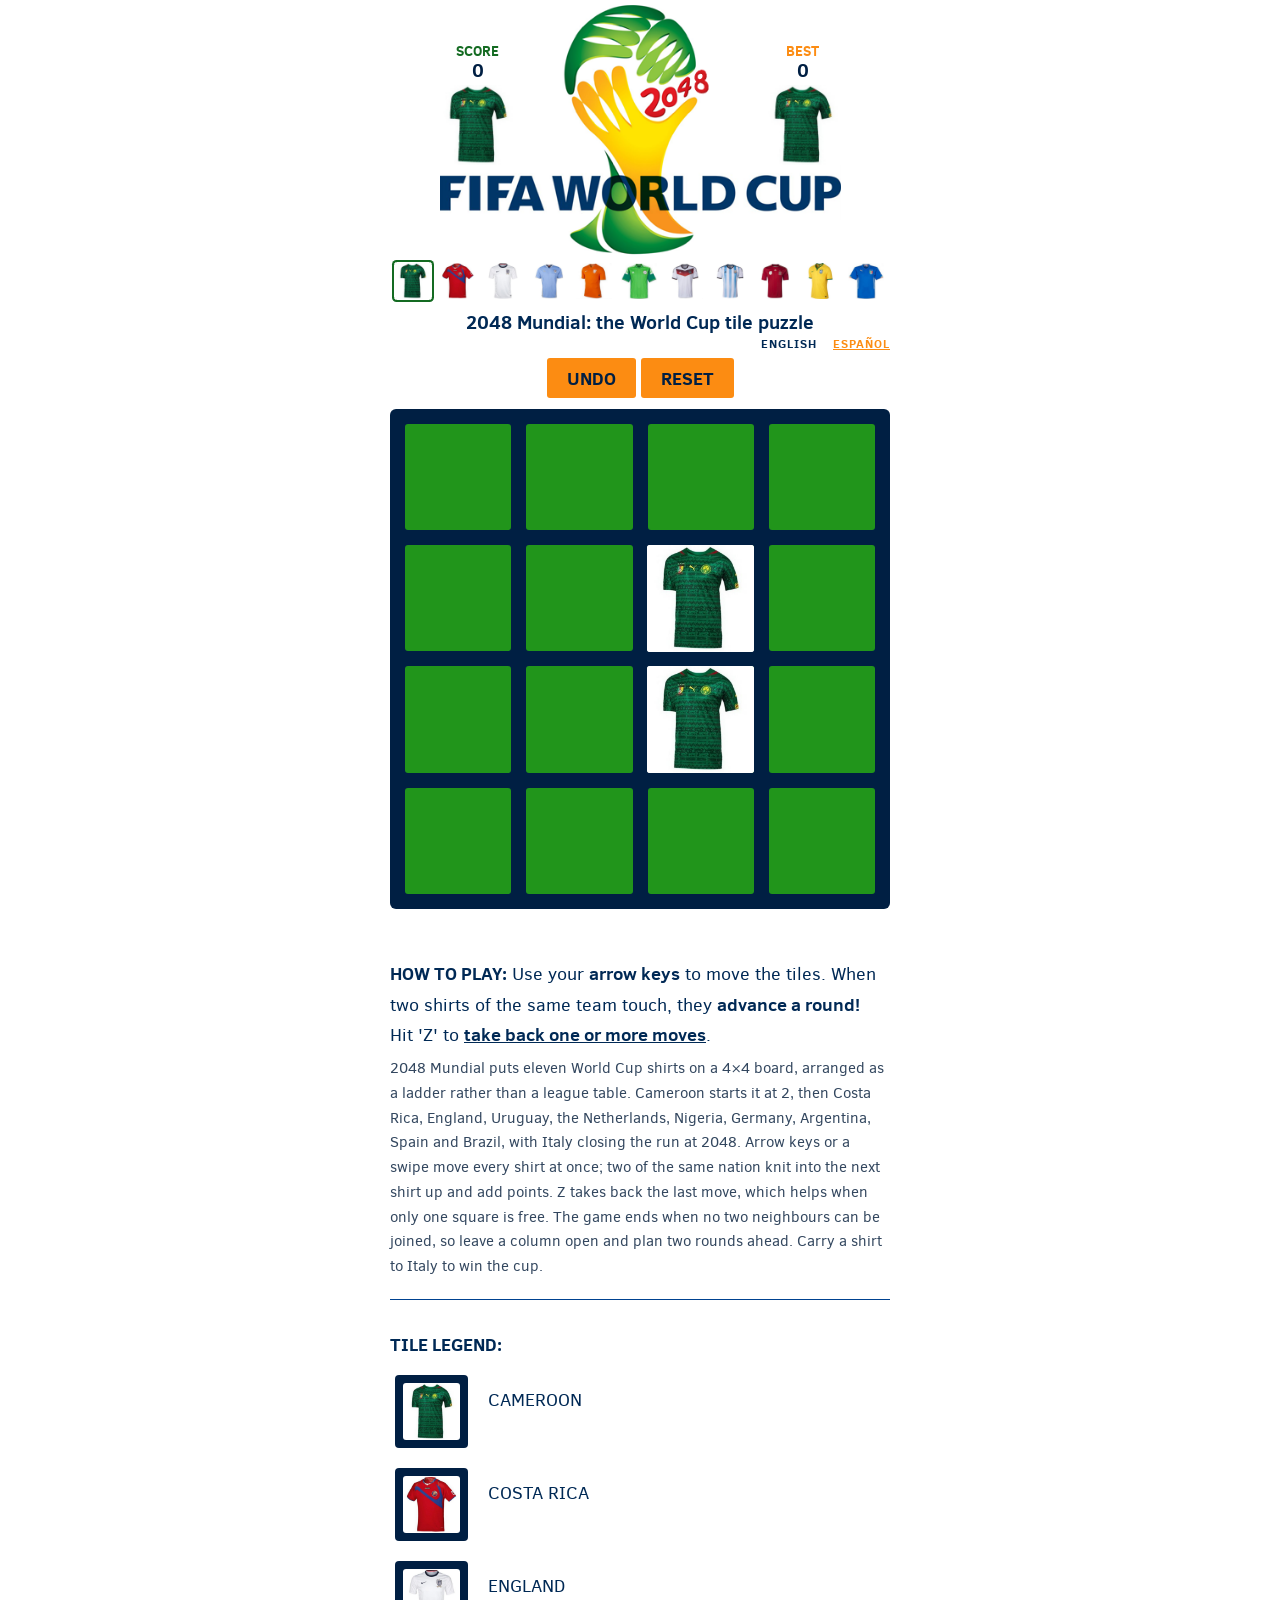
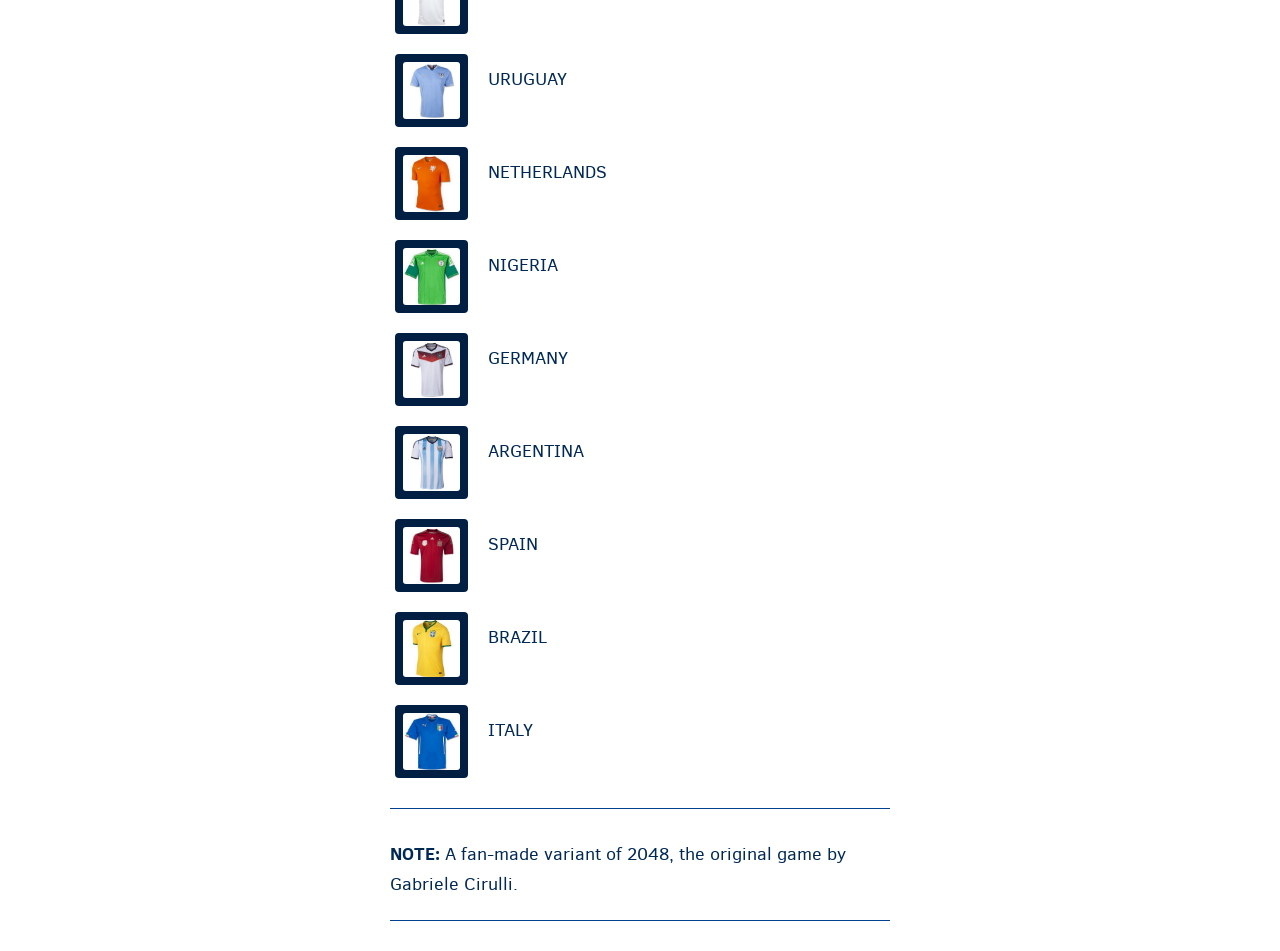
==== index.html @ 0ebd1470 "Bilingual site: English at the root, Spanish under /es/ Includes hreflang, canonical, Open Graph, JS" ====
<!DOCTYPE html>
<html lang="en">
<head>
  <meta charset="utf-8">
  <title>2048 Mundial — World Cup tile puzzle</title>
  <meta name="description" content="Play 2048 Mundial: slide national team shirts, merge two of the same country into the next one, and take a team all the way to the final tile.">

  <link rel="canonical" href="https://tile2048.github.io/2048-MUNDIAL/">
  <link rel="alternate" hreflang="en" href="https://tile2048.github.io/2048-MUNDIAL/">
  <link rel="alternate" hreflang="es" href="https://tile2048.github.io/2048-MUNDIAL/es/">
  <link rel="alternate" hreflang="x-default" href="https://tile2048.github.io/2048-MUNDIAL/">

  <meta property="og:type" content="website">
  <meta property="og:title" content="2048 Mundial — World Cup tile puzzle">
  <meta property="og:description" content="Play 2048 Mundial: slide national team shirts, merge two of the same country into the next one, and take a team all the way to the final tile.">
  <meta property="og:url" content="https://tile2048.github.io/2048-MUNDIAL/">
  <meta property="og:locale" content="en_US">
  <meta property="og:locale:alternate" content="es_ES">

  <link href="style/main.css" rel="stylesheet" type="text/css">
  <link rel="shortcut icon" href="favicon.ico">
  <link rel="apple-touch-icon" href="meta/apple-touch-icon.png">
  <meta name="apple-mobile-web-app-capable" content="yes">
  <meta name="apple-mobile-web-app-status-bar-style" content="black">

  <meta name="HandheldFriendly" content="True">
  <meta name="MobileOptimized" content="320">
  <meta name="viewport" content="width=device-width, target-densitydpi=160dpi, initial-scale=1.0, maximum-scale=1, user-scalable=no, minimal-ui">
  <meta name="format-detection" content="telephone=no" />

  <script type="application/ld+json">
  {
    "@context": "https://schema.org",
    "@type": "VideoGame",
    "name": "2048 Mundial",
    "inLanguage": "en",
    "url": "https://tile2048.github.io/2048-MUNDIAL/",
    "description": "A football World Cup version of the 2048 sliding tile puzzle: merge equal national team shirts to climb the tournament."
  }
  </script>
</head>
<body>
  <div class="container">
    <div class="heading">
      <div class="scores-container">
        <div class="score-container">
          <p>
            <span class="caption">SCORE</span><br>
            <span class="score-points">0</span>
            <div class="score-level tile-score-2"></div>
          </p>
        </div>
        <div class="best-container">
          <p>
            <span class="caption">BEST</span><br>
            <span class="best-points">0</span>
            <div class="best-level tile-score-2"></div>
          </p>
        </div>
      </div>
    </div>

    <div class="rank-wrapper"></div>
    <h1 class="page-title">2048 Mundial: the World Cup tile puzzle</h1>

    <nav class="lang-links"><span>English</span> <a href="es/" hreflang="es" lang="es">Español</a></nav>

    <div class="above-game">
      <a class="undo-button" onclick="handle_undo()">UNDO</a>
      <a class="restart-button">RESET</a>
    </div>

    <div class="game-container">
      <div class="game-message">
        <p></p>
        <div class="lower">
	        <a class="keep-playing-button">Continue</a>
          <a class="retry-button">Retry</a>
          <div class="score-sharing"></div>
        </div>
      </div>

      <div class="grid-container">
        <div class="grid-row">
          <div class="grid-cell"></div>
          <div class="grid-cell"></div>
          <div class="grid-cell"></div>
          <div class="grid-cell"></div>
        </div>
        <div class="grid-row">
          <div class="grid-cell"></div>
          <div class="grid-cell"></div>
          <div class="grid-cell"></div>
          <div class="grid-cell"></div>
        </div>
        <div class="grid-row">
          <div class="grid-cell"></div>
          <div class="grid-cell"></div>
          <div class="grid-cell"></div>
          <div class="grid-cell"></div>
        </div>
        <div class="grid-row">
          <div class="grid-cell"></div>
          <div class="grid-cell"></div>
          <div class="grid-cell"></div>
          <div class="grid-cell"></div>
        </div>
      </div>
      <div class="tile-container"></div>
    </div>

    <p class="game-explanation">
      <strong class="important">How to play:</strong> Use your <strong>arrow keys</strong> to move the tiles. When two shirts of the same team touch, they <strong>advance a round!</strong><br>
      Hit 'Z' to <a href="#" onclick="handle_undo()">take back one or more moves</a>.
    </p>
    <p class="game-about">
      2048 Mundial puts eleven World Cup shirts on a 4×4 board, arranged as a ladder rather than a league table. Cameroon starts it at 2, then Costa Rica, England, Uruguay, the Netherlands, Nigeria, Germany, Argentina, Spain and Brazil, with Italy closing the run at 2048. Arrow keys or a swipe move every shirt at once; two of the same nation knit into the next shirt up and add points. Z takes back the last move, which helps when only one square is free. The game ends when no two neighbours can be joined, so leave a column open and plan two rounds ahead. Carry a shirt to Italy to win the cup.
    </p>
    <hr>
    <p class="tile-legend"><strong class="important">Tile Legend:</strong></p>
    <div class="legend-list">
      <div class="legend-row">
        <div class="legend-grid"><div class="legend-cell tile-score-2"></div></div>
        <p>Cameroon</p>
      </div>
      <div class="legend-row">
        <div class="legend-grid"><div class="legend-cell tile-score-4"></div></div>
        <p>Costa Rica</p>
      </div>
      <div class="legend-row">
        <div class="legend-grid"><div class="legend-cell tile-score-8"></div></div>
        <p>England</p>
      </div>
      <div class="legend-row">
        <div class="legend-grid"><div class="legend-cell tile-score-16"></div></div>
        <p>Uruguay</p>
      </div>
      <div class="legend-row">
        <div class="legend-grid"><div class="legend-cell tile-score-32"></div></div>
        <p>Netherlands</p>
      </div>
      <div class="legend-row">
        <div class="legend-grid"><div class="legend-cell tile-score-64"></div></div>
        <p>Nigeria</p>
      </div>
      <div class="legend-row">
        <div class="legend-grid"><div class="legend-cell tile-score-128"></div></div>
        <p>Germany</p>
      </div>
      <div class="legend-row">
        <div class="legend-grid"><div class="legend-cell tile-score-256"></div></div>
        <p>Argentina</p>
      </div>
      <div class="legend-row">
        <div class="legend-grid"><div class="legend-cell tile-score-512"></div></div>
        <p>Spain</p>
      </div>
      <div class="legend-row">
        <div class="legend-grid"><div class="legend-cell tile-score-1024"></div></div>
        <p>Brazil</p>
      </div>
      <div class="legend-row">
        <div class="legend-grid"><div class="legend-cell tile-score-2048"></div></div>
        <p>Italy</p>
      </div>
    </div>
    <hr>
    <p class="disclaimer">
    <strong class="important">Note:</strong> A fan-made variant of 2048, the original game by Gabriele Cirulli.
    </p>
    <hr>
  </div>
  <script src="js/seedrandom.js"></script>
  <script src="js/bind_polyfill.js"></script>
  <script src="js/classlist_polyfill.js"></script>
  <script src="js/animframe_polyfill.js"></script>
  <script>
    // Assets and sentences of this page. The Spanish page sets ../ and its own words.
    window.GAME_ROOT = "";

    // Text that only appears once a game is running, in the language of this page.
    window.PAGE_STRINGS = {
      "game-won": "You win!",
      "game-over": "Game over!",
      "tweet1": "I scored ",
      "tweet2": " at 2048-MUNDIAL #2048game #MUNDIAL",
      "2": "Cameroon",
      "4": "Costa Rica",
      "8": "England",
      "16": "Uruguay",
      "32": "Netherlands",
      "64": "Nigeria",
      "128": "Germany",
      "256": "Argentina",
      "512": "Spain",
      "1024": "Brazil",
      "2048": "Italy"
    };

    function Localize(key) {
      return window.PAGE_STRINGS.hasOwnProperty(String(key)) ? window.PAGE_STRINGS[String(key)] : String(key);
    }
  </script>
  <script src="js/keyboard_input_manager.js"></script>
  <script src="js/html_actuator.js"></script>
  <script src="js/grid.js"></script>
  <script src="js/tile.js"></script>
  <script src="js/local_storage_manager.js"></script>
  <script src="js/game_manager.js"></script>
  <script src="js/application.js"></script>
  <script>
    window.twttr = (function (d,s,id) {
      var t, js, fjs = d.getElementsByTagName(s)[0];
      if (d.getElementById(id)) return; js=d.createElement(s); js.id=id;
      js.src="https://platform.twitter.com/widgets.js"; fjs.parentNode.insertBefore(js, fjs);
      return window.twttr || (t = { _e: [], ready: function(f){ t._e.push(f) } });
    }(document, "script", "twitter-wjs"));
  </script>
</body>
</html>
---- style/main.css ----
@import url(fonts/clear-sans.css);
/* $tile-gold-glow-color: lighten($tile-gold-color, 15%); */
html, body {
  margin: 0;
  padding: 0;
  background-color: #fff;
  color: #002955;
  font-family: "Clear Sans", "Helvetica Neue", Arial, sans-serif;
  font-size: 18px; }

body {
  padding: 0px 0;
  background-image: url(img/bg.png);
  background-position: 50% 0px;
  background-repeat: no-repeat;
  background-size: 424px; }

.heading {
  height: 262px; }
  .heading:after {
    content: "";
    display: block;
    clear: both; }

h1.title {
  font-size: 80px;
  font-weight: bold;
  margin: 0;
  display: block;
  text-align: center; }
  h1.title small {
    font-size: 60px; }

.title-container {
  position: relative;
  display: inline-block;
  padding-bottom: 10px; }

.page-title {
  margin: 10px 0 4px;
  font-size: 19px;
  line-height: 24px;
  font-weight: bold;
  text-align: center;
  color: #002955; }

@-webkit-keyframes move-up {
  0% {
    top: 25px;
    opacity: 1; }

  100% {
    top: -50px;
    opacity: 0; } }
@-moz-keyframes move-up {
  0% {
    top: 25px;
    opacity: 1; }

  100% {
    top: -50px;
    opacity: 0; } }
@keyframes move-up {
  0% {
    top: 25px;
    opacity: 1; }

  100% {
    top: -50px;
    opacity: 0; } }
p {
  margin-top: 5px;
  margin-bottom: 5px;
  line-height: 1.65; }

.score-container, .best-container {
  position: relative;
  display: inline-block;
  background: transparent;
  padding: 0px;
  font-size: 19px;
  text-transform: uppercase;
  font-weight: bold;
  border-radius: 3px;
  color: #001f43;
  margin-top: 35px;
  text-align: center;
  width: 35%;
  float: left; }
  .score-container .score-level, .score-container .best-level, .best-container .score-level, .best-container .best-level {
    margin: 0px auto;
    padding: 0px 0px;
    width: 80px;
    height: 80px; }
  .score-container .score-level, .score-container .best-level, .best-container .score-level, .best-container .best-level {
    display: block;
    font-size: 24px; }
  .score-container p, .best-container p {
    line-height: 19px;
    display: inline-block; }
  .score-container .caption, .best-container .caption {
    font-size: 14px;
    color: #146b22; }
  .score-container .score-addition, .best-container .score-addition {
    position: absolute;
    top: 37px;
    font-size: inherit;
    line-height: 19px;
    font-weight: bold;
    color: #146b22;
    z-index: 100;
    -webkit-animation: move-up 600ms ease-in;
    -moz-animation: move-up 600ms ease-in;
    animation: move-up 600ms ease-in;
    -webkit-animation-fill-mode: both;
    -moz-animation-fill-mode: both;
    animation-fill-mode: both; }

.best-container {
  float: right; }
  .best-container .caption {
    color: #fc8c12; }

a {
  color: #002955;
  font-weight: bold;
  text-decoration: underline;
  cursor: pointer; }

strong.important {
  text-transform: uppercase; }

hr {
  border: none;
  border-bottom: 1px solid #004290;
  margin-top: 20px;
  margin-bottom: 30px; }

.container {
  width: 500px;
  margin: 0 auto; }

@-webkit-keyframes fade-in {
  0% {
    opacity: 0; }

  100% {
    opacity: 1; } }
@-moz-keyframes fade-in {
  0% {
    opacity: 0; }

  100% {
    opacity: 1; } }
@keyframes fade-in {
  0% {
    opacity: 0; }

  100% {
    opacity: 1; } }
.game-container {
  margin-top: 11px;
  position: relative;
  padding: 15px;
  cursor: default;
  -webkit-touch-callout: none;
  -ms-touch-callout: none;
  -webkit-user-select: none;
  -moz-user-select: none;
  -ms-user-select: none;
  -ms-touch-action: none;
  touch-action: none;
  background: #001f43;
  border-radius: 6px;
  width: 500px;
  height: 500px;
  -webkit-box-sizing: border-box;
  -moz-box-sizing: border-box;
  box-sizing: border-box; }
  .game-container .game-message {
    display: none;
    position: absolute;
    top: 0;
    right: 0;
    bottom: 0;
    left: 0;
    background: rgba(20, 107, 34, 0.7);
    z-index: 100;
    text-align: center;
    -webkit-animation: fade-in 800ms ease 1200ms;
    -moz-animation: fade-in 800ms ease 1200ms;
    animation: fade-in 800ms ease 1200ms;
    -webkit-animation-fill-mode: both;
    -moz-animation-fill-mode: both;
    animation-fill-mode: both; }
    .game-container .game-message p {
      font-size: 60px;
      font-weight: bold;
      height: 60px;
      line-height: 60px;
      margin-top: 222px; }
    .game-container .game-message .lower {
      display: block;
      margin-top: 59px; }
    .game-container .game-message a {
      display: inline-block;
      background: #fc8c12;
      border-radius: 3px;
      padding: 0 20px;
      text-decoration: none;
      color: #001f43;
      height: 40px;
      line-height: 42px;
      margin-left: 9px; }
      .game-container .game-message a.keep-playing-button {
        display: none; }
    .game-container .game-message .score-sharing {
      display: inline-block;
      vertical-align: middle;
      margin-left: 10px; }
    .game-container .game-message.game-won {
      background: rgba(0, 204, 255, 0.5);
      color: white; }
      .game-container .game-message.game-won a.keep-playing-button {
        display: inline-block; }
    .game-container .game-message.game-won, .game-container .game-message.game-over {
      display: block; }
    .game-container .game-message.game-over p {
      color: white; }

.grid-container {
  position: absolute;
  z-index: 1; }

.grid-row {
  margin-bottom: 15px; }
  .grid-row:last-child {
    margin-bottom: 0; }
  .grid-row:after {
    content: "";
    display: block;
    clear: both; }

.grid-cell {
  width: 106.25px;
  height: 106.25px;
  margin-right: 15px;
  float: left;
  border-radius: 3px;
  background: #21951b; }
  .grid-cell:last-child {
    margin-right: 0; }

.tile-container {
  position: absolute;
  z-index: 2; }

.tile, .tile .tile-inner {
  width: 107px;
  height: 107px;
  line-height: 116.25px; }
.tile.tile-position-1-1 {
  -webkit-transform: translate(0px, 0px);
  -moz-transform: translate(0px, 0px);
  transform: translate(0px, 0px); }
.tile.tile-position-1-2 {
  -webkit-transform: translate(0px, 121px);
  -moz-transform: translate(0px, 121px);
  transform: translate(0px, 121px); }
.tile.tile-position-1-3 {
  -webkit-transform: translate(0px, 242px);
  -moz-transform: translate(0px, 242px);
  transform: translate(0px, 242px); }
.tile.tile-position-1-4 {
  -webkit-transform: translate(0px, 363px);
  -moz-transform: translate(0px, 363px);
  transform: translate(0px, 363px); }
.tile.tile-position-2-1 {
  -webkit-transform: translate(121px, 0px);
  -moz-transform: translate(121px, 0px);
  transform: translate(121px, 0px); }
.tile.tile-position-2-2 {
  -webkit-transform: translate(121px, 121px);
  -moz-transform: translate(121px, 121px);
  transform: translate(121px, 121px); }
.tile.tile-position-2-3 {
  -webkit-transform: translate(121px, 242px);
  -moz-transform: translate(121px, 242px);
  transform: translate(121px, 242px); }
.tile.tile-position-2-4 {
  -webkit-transform: translate(121px, 363px);
  -moz-transform: translate(121px, 363px);
  transform: translate(121px, 363px); }
.tile.tile-position-3-1 {
  -webkit-transform: translate(242px, 0px);
  -moz-transform: translate(242px, 0px);
  transform: translate(242px, 0px); }
.tile.tile-position-3-2 {
  -webkit-transform: translate(242px, 121px);
  -moz-transform: translate(242px, 121px);
  transform: translate(242px, 121px); }
.tile.tile-position-3-3 {
  -webkit-transform: translate(242px, 242px);
  -moz-transform: translate(242px, 242px);
  transform: translate(242px, 242px); }
.tile.tile-position-3-4 {
  -webkit-transform: translate(242px, 363px);
  -moz-transform: translate(242px, 363px);
  transform: translate(242px, 363px); }
.tile.tile-position-4-1 {
  -webkit-transform: translate(363px, 0px);
  -moz-transform: translate(363px, 0px);
  transform: translate(363px, 0px); }
.tile.tile-position-4-2 {
  -webkit-transform: translate(363px, 121px);
  -moz-transform: translate(363px, 121px);
  transform: translate(363px, 121px); }
.tile.tile-position-4-3 {
  -webkit-transform: translate(363px, 242px);
  -moz-transform: translate(363px, 242px);
  transform: translate(363px, 242px); }
.tile.tile-position-4-4 {
  -webkit-transform: translate(363px, 363px);
  -moz-transform: translate(363px, 363px);
  transform: translate(363px, 363px); }

.tile {
  position: absolute;
  -webkit-transition: 100ms ease-in-out;
  -moz-transition: 100ms ease-in-out;
  transition: 100ms ease-in-out;
  -webkit-transition-property: -webkit-transform;
  -moz-transition-property: -moz-transform;
  transition-property: transform; }
  .tile .tile-inner {
    border-radius: 3px;
    background: #146b22;
    text-align: center;
    font-weight: bold;
    z-index: 10;
    font-size: 55px; }
    .tile .tile-inner img {
      border-radius: 3px;
      width: 100%;
      height: 100%; }
  .tile.tile-2 .tile-inner {
    background: white;
    box-shadow: 0 0 30px 10px rgba(252, 140, 18, 0), inset 0 0 0 1px rgba(255, 255, 255, 0); }
  .tile.tile-4 .tile-inner {
    background: white;
    box-shadow: 0 0 30px 10px rgba(252, 140, 18, 0), inset 0 0 0 1px rgba(255, 255, 255, 0); }
  .tile.tile-8 .tile-inner {
    background: white;
    box-shadow: 0 0 30px 10px rgba(252, 140, 18, 0), inset 0 0 0 1px rgba(255, 255, 255, 0); }
  .tile.tile-16 .tile-inner {
    background: white;
    box-shadow: 0 0 30px 10px rgba(252, 140, 18, 0), inset 0 0 0 1px rgba(255, 255, 255, 0); }
  .tile.tile-32 .tile-inner {
    background: white;
    box-shadow: 0 0 30px 10px rgba(252, 140, 18, 0.07937), inset 0 0 0 1px rgba(255, 255, 255, 0.04762); }
  .tile.tile-64 .tile-inner {
    background: white;
    box-shadow: 0 0 30px 10px rgba(252, 140, 18, 0.15873), inset 0 0 0 1px rgba(255, 255, 255, 0.09524); }
  .tile.tile-128 .tile-inner {
    background: white;
    box-shadow: 0 0 30px 10px rgba(252, 140, 18, 0.2381), inset 0 0 0 1px rgba(255, 255, 255, 0.14286);
    font-size: 45px; }
    @media screen and (max-width: 520px) {
      .tile.tile-128 .tile-inner {
        font-size: 25px; } }
  .tile.tile-256 .tile-inner {
    background: white;
    box-shadow: 0 0 30px 10px rgba(252, 140, 18, 0.31746), inset 0 0 0 1px rgba(255, 255, 255, 0.19048);
    font-size: 45px; }
    @media screen and (max-width: 520px) {
      .tile.tile-256 .tile-inner {
        font-size: 25px; } }
  .tile.tile-512 .tile-inner {
    background: white;
    box-shadow: 0 0 30px 10px rgba(252, 140, 18, 0.39683), inset 0 0 0 1px rgba(255, 255, 255, 0.2381);
    font-size: 45px; }
    @media screen and (max-width: 520px) {
      .tile.tile-512 .tile-inner {
        font-size: 25px; } }
  .tile.tile-1024 .tile-inner {
    background: white;
    box-shadow: 0 0 30px 10px rgba(252, 140, 18, 0.47619), inset 0 0 0 1px rgba(255, 255, 255, 0.28571);
    font-size: 35px; }
    @media screen and (max-width: 520px) {
      .tile.tile-1024 .tile-inner {
        font-size: 15px; } }
  .tile.tile-2048 .tile-inner {
    background: white;
    box-shadow: 0 0 30px 10px rgba(252, 140, 18, 0.55556), inset 0 0 0 1px rgba(255, 255, 255, 0.33333);
    font-size: 35px; }
    @media screen and (max-width: 520px) {
      .tile.tile-2048 .tile-inner {
        font-size: 15px; } }
  .tile.tile-super .tile-inner {
    color: white;
    background: #303a3d;
    font-size: 30px; }
    @media screen and (max-width: 520px) {
      .tile.tile-super .tile-inner {
        font-size: 10px; } }

@-webkit-keyframes appear {
  0% {
    opacity: 0;
    -webkit-transform: scale(0);
    -moz-transform: scale(0);
    transform: scale(0); }

  100% {
    opacity: 1;
    -webkit-transform: scale(1);
    -moz-transform: scale(1);
    transform: scale(1); } }
@-moz-keyframes appear {
  0% {
    opacity: 0;
    -webkit-transform: scale(0);
    -moz-transform: scale(0);
    transform: scale(0); }

  100% {
    opacity: 1;
    -webkit-transform: scale(1);
    -moz-transform: scale(1);
    transform: scale(1); } }
@keyframes appear {
  0% {
    opacity: 0;
    -webkit-transform: scale(0);
    -moz-transform: scale(0);
    transform: scale(0); }

  100% {
    opacity: 1;
    -webkit-transform: scale(1);
    -moz-transform: scale(1);
    transform: scale(1); } }
.tile-new .tile-inner {
  -webkit-animation: appear 200ms ease 100ms;
  -moz-animation: appear 200ms ease 100ms;
  animation: appear 200ms ease 100ms;
  -webkit-animation-fill-mode: backwards;
  -moz-animation-fill-mode: backwards;
  animation-fill-mode: backwards; }

@-webkit-keyframes pop {
  0% {
    -webkit-transform: scale(0);
    -moz-transform: scale(0);
    transform: scale(0); }

  50% {
    -webkit-transform: scale(1.2);
    -moz-transform: scale(1.2);
    transform: scale(1.2); }

  100% {
    -webkit-transform: scale(1);
    -moz-transform: scale(1);
    transform: scale(1); } }
@-moz-keyframes pop {
  0% {
    -webkit-transform: scale(0);
    -moz-transform: scale(0);
    transform: scale(0); }

  50% {
    -webkit-transform: scale(1.2);
    -moz-transform: scale(1.2);
    transform: scale(1.2); }

  100% {
    -webkit-transform: scale(1);
    -moz-transform: scale(1);
    transform: scale(1); } }
@keyframes pop {
  0% {
    -webkit-transform: scale(0);
    -moz-transform: scale(0);
    transform: scale(0); }

  50% {
    -webkit-transform: scale(1.2);
    -moz-transform: scale(1.2);
    transform: scale(1.2); }

  100% {
    -webkit-transform: scale(1);
    -moz-transform: scale(1);
    transform: scale(1); } }
.tile-merged .tile-inner {
  z-index: 20;
  -webkit-animation: pop 200ms ease 100ms;
  -moz-animation: pop 200ms ease 100ms;
  animation: pop 200ms ease 100ms;
  -webkit-animation-fill-mode: backwards;
  -moz-animation-fill-mode: backwards;
  animation-fill-mode: backwards; }

.above-game {
  text-align: center; }
  .above-game:after {
    content: "";
    display: block;
    clear: both; }

.game-intro {
  float: left;
  font-size: 25px;
  line-height: 42px;
  margin-bottom: 0;
  margin-top: 5px; }

.restart-button, .undo-button {
  display: inline-block;
  background: #fc8c12;
  border-radius: 3px;
  padding: 0 20px;
  text-decoration: none;
  color: #001f43;
  height: 40px;
  line-height: 42px;
  display: inline-block;
  text-align: center; }

.game-explanation {
  margin-top: 50px; }

.legend-row {
  padding: 10px 5px; }
  .legend-row:after {
    content: "";
    display: block;
    clear: both; }
  .legend-row p {
    margin-left: 166.66667px;
    margin-top: 11px;
    text-transform: uppercase; }

.legend-grid {
  position: relative;
  padding: 7.5px;
  cursor: default;
  -webkit-touch-callout: none;
  -ms-touch-callout: none;
  -webkit-user-select: none;
  -moz-user-select: none;
  -ms-user-select: none;
  -ms-touch-action: none;
  touch-action: none;
  background: #001f43;
  border-radius: 4px;
  width: 128px;
  height: 128px;
  -webkit-box-sizing: border-box;
  -moz-box-sizing: border-box;
  box-sizing: border-box;
  float: left; }

.legend-cell {
  width: 106.25px;
  height: 106.25px;
  margin-right: 7.5px;
  float: left;
  border-radius: 3px;
  background: rgba(20, 107, 34, 0.35); }
  .legend-cell img {
    border-radius: 3px;
    width: 100%;
    height: 100%; }

.rank-container {
  margin-bottom: 10px; }
  .rank-container:after {
    content: "";
    display: block;
    clear: both; }

.rank-cell {
  width: 66.40625px;
  height: 66.40625px;
  margin: 0px 3.7px;
  float: left;
  border-radius: 2.5px;
  background: rgba(20, 107, 34, 0.35);
  border: 1px solid white; }

.weired {
  box-shadow: 0 0 0px 2px #fc8c12, inset 0 0 0 0px rgba(255, 255, 255, 0.5); }

.now {
  box-shadow: 0 0 0px 2px #146b22, inset 0 0 0 0px rgba(255, 255, 255, 0.5); }

.cell-2 {
  background-color: white;
  box-shadow: 0 0 30px 5px rgba(252, 140, 18, 0), inset 0 0 0 1px rgba(255, 255, 255, 0); }

.tile-score-2 {
  background-image: url("img/2.jpg");
  background-size: cover;
  background-position: center center;
  background-color: white;
  display: block; }

.cell-4 {
  background-color: white;
  box-shadow: 0 0 30px 5px rgba(252, 140, 18, 0), inset 0 0 0 1px rgba(255, 255, 255, 0); }

.tile-score-4 {
  background-image: url("img/4.jpg");
  background-size: cover;
  background-position: center center;
  background-color: white;
  display: block; }

.cell-8 {
  background-color: white;
  box-shadow: 0 0 30px 5px rgba(252, 140, 18, 0), inset 0 0 0 1px rgba(255, 255, 255, 0); }

.tile-score-8 {
  background-image: url("img/8.jpg");
  background-size: cover;
  background-position: center center;
  background-color: white;
  display: block; }

.cell-16 {
  background-color: white;
  box-shadow: 0 0 30px 5px rgba(252, 140, 18, 0), inset 0 0 0 1px rgba(255, 255, 255, 0); }

.tile-score-16 {
  background-image: url("img/16.jpg");
  background-size: cover;
  background-position: center center;
  background-color: white;
  display: block; }

.cell-32 {
  background-color: white;
  box-shadow: 0 0 30px 5px rgba(252, 140, 18, 0.07937), inset 0 0 0 1px rgba(255, 255, 255, 0.04762); }

.tile-score-32 {
  background-image: url("img/32.jpg");
  background-size: cover;
  background-position: center center;
  background-color: white;
  display: block; }

.cell-64 {
  background-color: white;
  box-shadow: 0 0 30px 5px rgba(252, 140, 18, 0.15873), inset 0 0 0 1px rgba(255, 255, 255, 0.09524); }

.tile-score-64 {
  background-image: url("img/64.jpg");
  background-size: cover;
  background-position: center center;
  background-color: white;
  display: block; }

.cell-128 {
  background-color: white;
  box-shadow: 0 0 30px 5px rgba(252, 140, 18, 0.2381), inset 0 0 0 1px rgba(255, 255, 255, 0.14286); }

.tile-score-128 {
  background-image: url("img/128.jpg");
  background-size: cover;
  background-position: center center;
  background-color: white;
  display: block; }

.cell-256 {
  background-color: white;
  box-shadow: 0 0 30px 5px rgba(252, 140, 18, 0.31746), inset 0 0 0 1px rgba(255, 255, 255, 0.19048); }

.tile-score-256 {
  background-image: url("img/256.jpg");
  background-size: cover;
  background-position: center center;
  background-color: white;
  display: block; }

.cell-512 {
  background-color: white;
  box-shadow: 0 0 30px 5px rgba(252, 140, 18, 0.39683), inset 0 0 0 1px rgba(255, 255, 255, 0.2381); }

.tile-score-512 {
  background-image: url("img/512.jpg");
  background-size: cover;
  background-position: center center;
  background-color: white;
  display: block; }

.cell-1024 {
  background-color: white;
  box-shadow: 0 0 30px 5px rgba(252, 140, 18, 0.47619), inset 0 0 0 1px rgba(255, 255, 255, 0.28571); }

.tile-score-1024 {
  background-image: url("img/1024.jpg");
  background-size: cover;
  background-position: center center;
  background-color: white;
  display: block; }

.cell-2048 {
  background-color: white;
  box-shadow: 0 0 30px 5px rgba(252, 140, 18, 0.55556), inset 0 0 0 1px rgba(255, 255, 255, 0.33333); }

.tile-score-2048 {
  background-image: url("img/2048.jpg");
  background-size: cover;
  background-position: center center;
  background-color: white;
  display: block; }

@media screen and (max-width: 520px) {
  html, body {
    font-size: 15px; }

  body {
    margin: 20px 0;
    padding: 0 20px;
    background-size: 284px; }

  h1.title {
    font-size: 27px;
    margin-top: 15px; }
    h1.title small {
      font-size: 27px; }

  .heading {
    height: 172px; }

  .page-title {
    font-size: 15px;
    line-height: 20px;
    margin-left: -55px;
    margin-right: -55px; }

  .rank-cell {
    width: 28.75px;
    height: 28.75px;
    margin: 4px;
    float: left;
    border-radius: 2.5px;
    background: rgba(20, 107, 34, 0.35);
    border: 1px solid white; }

  .score-container .score-level, .score-container .best-level, .best-container .score-level, .best-container .best-level {
    width: 50px;
    height: 50px; }

  .container {
    width: 280px;
    margin: 0 auto; }

  .score-container, .best-container {
    margin-top: 0;
    padding: 0px 0px;
    min-width: 40px; }

  .heading {
    margin-bottom: 10px; }

  .game-intro {
    width: 55%;
    display: block;
    box-sizing: border-box;
    line-height: 1.65;
    font-size: 16px;
    margin-top: 0px; }

  .restart-button, .undo-button {
    padding: 0 47px; }

  .restart-button {
    float: right; }

  .undo.button {
    float: left; }

  .game-container {
    margin-top: 17px;
    position: relative;
    padding: 10px;
    cursor: default;
    -webkit-touch-callout: none;
    -ms-touch-callout: none;
    -webkit-user-select: none;
    -moz-user-select: none;
    -ms-user-select: none;
    -ms-touch-action: none;
    touch-action: none;
    background: #001f43;
    border-radius: 6px;
    width: 280px;
    height: 280px;
    -webkit-box-sizing: border-box;
    -moz-box-sizing: border-box;
    box-sizing: border-box; }
    .game-container .game-message {
      display: none;
      position: absolute;
      top: 0;
      right: 0;
      bottom: 0;
      left: 0;
      background: rgba(20, 107, 34, 0.7);
      z-index: 100;
      text-align: center;
      -webkit-animation: fade-in 800ms ease 1200ms;
      -moz-animation: fade-in 800ms ease 1200ms;
      animation: fade-in 800ms ease 1200ms;
      -webkit-animation-fill-mode: both;
      -moz-animation-fill-mode: both;
      animation-fill-mode: both; }
      .game-container .game-message p {
        font-size: 60px;
        font-weight: bold;
        height: 60px;
        line-height: 60px;
        margin-top: 222px; }
      .game-container .game-message .lower {
        display: block;
        margin-top: 59px; }
      .game-container .game-message a {
        display: inline-block;
        background: #fc8c12;
        border-radius: 3px;
        padding: 0 20px;
        text-decoration: none;
        color: #001f43;
        height: 40px;
        line-height: 42px;
        margin-left: 9px; }
        .game-container .game-message a.keep-playing-button {
          display: none; }
      .game-container .game-message .score-sharing {
        display: inline-block;
        vertical-align: middle;
        margin-left: 10px; }
      .game-container .game-message.game-won {
        background: rgba(0, 204, 255, 0.5);
        color: white; }
        .game-container .game-message.game-won a.keep-playing-button {
          display: inline-block; }
      .game-container .game-message.game-won, .game-container .game-message.game-over {
        display: block; }
      .game-container .game-message.game-over p {
        color: white; }

  .grid-container {
    position: absolute;
    z-index: 1; }

  .grid-row {
    margin-bottom: 10px; }
    .grid-row:last-child {
      margin-bottom: 0; }
    .grid-row:after {
      content: "";
      display: block;
      clear: both; }

  .grid-cell {
    width: 57.5px;
    height: 57.5px;
    margin-right: 10px;
    float: left;
    border-radius: 3px;
    background: #21951b; }
    .grid-cell:last-child {
      margin-right: 0; }

  .tile-container {
    position: absolute;
    z-index: 2; }

  .tile, .tile .tile-inner {
    width: 58px;
    height: 58px;
    line-height: 67.5px; }
  .tile.tile-position-1-1 {
    -webkit-transform: translate(0px, 0px);
    -moz-transform: translate(0px, 0px);
    transform: translate(0px, 0px); }
  .tile.tile-position-1-2 {
    -webkit-transform: translate(0px, 67px);
    -moz-transform: translate(0px, 67px);
    transform: translate(0px, 67px); }
  .tile.tile-position-1-3 {
    -webkit-transform: translate(0px, 135px);
    -moz-transform: translate(0px, 135px);
    transform: translate(0px, 135px); }
  .tile.tile-position-1-4 {
    -webkit-transform: translate(0px, 202px);
    -moz-transform: translate(0px, 202px);
    transform: translate(0px, 202px); }
  .tile.tile-position-2-1 {
    -webkit-transform: translate(67px, 0px);
    -moz-transform: translate(67px, 0px);
    transform: translate(67px, 0px); }
  .tile.tile-position-2-2 {
    -webkit-transform: translate(67px, 67px);
    -moz-transform: translate(67px, 67px);
    transform: translate(67px, 67px); }
  .tile.tile-position-2-3 {
    -webkit-transform: translate(67px, 135px);
    -moz-transform: translate(67px, 135px);
    transform: translate(67px, 135px); }
  .tile.tile-position-2-4 {
    -webkit-transform: translate(67px, 202px);
    -moz-transform: translate(67px, 202px);
    transform: translate(67px, 202px); }
  .tile.tile-position-3-1 {
    -webkit-transform: translate(135px, 0px);
    -moz-transform: translate(135px, 0px);
    transform: translate(135px, 0px); }
  .tile.tile-position-3-2 {
    -webkit-transform: translate(135px, 67px);
    -moz-transform: translate(135px, 67px);
    transform: translate(135px, 67px); }
  .tile.tile-position-3-3 {
    -webkit-transform: translate(135px, 135px);
    -moz-transform: translate(135px, 135px);
    transform: translate(135px, 135px); }
  .tile.tile-position-3-4 {
    -webkit-transform: translate(135px, 202px);
    -moz-transform: translate(135px, 202px);
    transform: translate(135px, 202px); }
  .tile.tile-position-4-1 {
    -webkit-transform: translate(202px, 0px);
    -moz-transform: translate(202px, 0px);
    transform: translate(202px, 0px); }
  .tile.tile-position-4-2 {
    -webkit-transform: translate(202px, 67px);
    -moz-transform: translate(202px, 67px);
    transform: translate(202px, 67px); }
  .tile.tile-position-4-3 {
    -webkit-transform: translate(202px, 135px);
    -moz-transform: translate(202px, 135px);
    transform: translate(202px, 135px); }
  .tile.tile-position-4-4 {
    -webkit-transform: translate(202px, 202px);
    -moz-transform: translate(202px, 202px);
    transform: translate(202px, 202px); }

  .tile .tile-inner {
    font-size: 35px; }

  .game-message p {
    font-size: 30px !important;
    height: 30px !important;
    line-height: 30px !important;
    margin-top: 90px !important; }
  .game-message .lower {
    margin-top: 30px !important; }
  .game-message.game-won .score-sharing {
    margin-top: 10px; } }
.legend-row {
  padding: 10px 5px; }
  .legend-row:after {
    content: "";
    display: block;
    clear: both; }
  .legend-row p {
    margin-left: 93.33333px;
    margin-top: 11px;
    text-transform: uppercase; }

.legend-grid {
  position: relative;
  padding: 7.5px;
  cursor: default;
  -webkit-touch-callout: none;
  -ms-touch-callout: none;
  -webkit-user-select: none;
  -moz-user-select: none;
  -ms-user-select: none;
  -ms-touch-action: none;
  touch-action: none;
  background: #001f43;
  border-radius: 4px;
  width: 73px;
  height: 73px;
  -webkit-box-sizing: border-box;
  -moz-box-sizing: border-box;
  box-sizing: border-box;
  float: left; }

.legend-cell {
  width: 57.5px;
  height: 57.5px;
  margin-right: 7.5px;
  float: left;
  border-radius: 3px;
  background: rgba(20, 107, 34, 0.35); }
  .legend-cell img {
    border-radius: 3px;
    width: 100%;
    height: 100%; }

.rank-container {
  margin-bottom: 10px; }
  .rank-container:after {
    content: "";
    display: block;
    clear: both; }

.rank-cell {
  width: 35.9375px;
  height: 35.9375px;
  margin: 0px 3.7px;
  float: left;
  border-radius: 2.5px;
  background: rgba(20, 107, 34, 0.35);
  border: 1px solid white; }

@media screen and (max-width: 520px) {
  .rank-cell {
    margin: 3px 3.7px; } }
.weired {
  box-shadow: 0 0 0px 2px #fc8c12, inset 0 0 0 0px rgba(255, 255, 255, 0.5); }

.now {
  box-shadow: 0 0 0px 2px #146b22, inset 0 0 0 0px rgba(255, 255, 255, 0.5); }

.cell-2 {
  background-color: white;
  box-shadow: 0 0 30px 5px rgba(252, 140, 18, 0), inset 0 0 0 1px rgba(255, 255, 255, 0); }

.tile-score-2 {
  background-image: url("img/2.jpg");
  background-size: cover;
  background-position: center center;
  background-color: white;
  display: block; }

.cell-4 {
  background-color: white;
  box-shadow: 0 0 30px 5px rgba(252, 140, 18, 0), inset 0 0 0 1px rgba(255, 255, 255, 0); }

.tile-score-4 {
  background-image: url("img/4.jpg");
  background-size: cover;
  background-position: center center;
  background-color: white;
  display: block; }

.cell-8 {
  background-color: white;
  box-shadow: 0 0 30px 5px rgba(252, 140, 18, 0), inset 0 0 0 1px rgba(255, 255, 255, 0); }

.tile-score-8 {
  background-image: url("img/8.jpg");
  background-size: cover;
  background-position: center center;
  background-color: white;
  display: block; }

.cell-16 {
  background-color: white;
  box-shadow: 0 0 30px 5px rgba(252, 140, 18, 0), inset 0 0 0 1px rgba(255, 255, 255, 0); }

.tile-score-16 {
  background-image: url("img/16.jpg");
  background-size: cover;
  background-position: center center;
  background-color: white;
  display: block; }

.cell-32 {
  background-color: white;
  box-shadow: 0 0 30px 5px rgba(252, 140, 18, 0.07937), inset 0 0 0 1px rgba(255, 255, 255, 0.04762); }

.tile-score-32 {
  background-image: url("img/32.jpg");
  background-size: cover;
  background-position: center center;
  background-color: white;
  display: block; }

.cell-64 {
  background-color: white;
  box-shadow: 0 0 30px 5px rgba(252, 140, 18, 0.15873), inset 0 0 0 1px rgba(255, 255, 255, 0.09524); }

.tile-score-64 {
  background-image: url("img/64.jpg");
  background-size: cover;
  background-position: center center;
  background-color: white;
  display: block; }

.cell-128 {
  background-color: white;
  box-shadow: 0 0 30px 5px rgba(252, 140, 18, 0.2381), inset 0 0 0 1px rgba(255, 255, 255, 0.14286); }

.tile-score-128 {
  background-image: url("img/128.jpg");
  background-size: cover;
  background-position: center center;
  background-color: white;
  display: block; }

.cell-256 {
  background-color: white;
  box-shadow: 0 0 30px 5px rgba(252, 140, 18, 0.31746), inset 0 0 0 1px rgba(255, 255, 255, 0.19048); }

.tile-score-256 {
  background-image: url("img/256.jpg");
  background-size: cover;
  background-position: center center;
  background-color: white;
  display: block; }

.cell-512 {
  background-color: white;
  box-shadow: 0 0 30px 5px rgba(252, 140, 18, 0.39683), inset 0 0 0 1px rgba(255, 255, 255, 0.2381); }

.tile-score-512 {
  background-image: url("img/512.jpg");
  background-size: cover;
  background-position: center center;
  background-color: white;
  display: block; }

.cell-1024 {
  background-color: white;
  box-shadow: 0 0 30px 5px rgba(252, 140, 18, 0.47619), inset 0 0 0 1px rgba(255, 255, 255, 0.28571); }

.tile-score-1024 {
  background-image: url("img/1024.jpg");
  background-size: cover;
  background-position: center center;
  background-color: white;
  display: block; }

.cell-2048 {
  background-color: white;
  box-shadow: 0 0 30px 5px rgba(252, 140, 18, 0.55556), inset 0 0 0 1px rgba(255, 255, 255, 0.33333); }

.tile-score-2048 {
  background-image: url("img/2048.jpg");
  background-size: cover;
  background-position: center center;
  background-color: white;
  display: block; }

/* Language links */
.lang-links {
  text-align: right;
  font-size: 12px;
  line-height: 1;
  margin: 0 0 8px 0;
  text-transform: uppercase;
  letter-spacing: 1px;
  color: #002955; }
  .lang-links a,
  .lang-links span {
    display: inline-block;
    margin-left: 12px; }
  .lang-links span {
    font-weight: bold;
    color: #002955; }
  .lang-links a {
    color: #fc8c12; }

.game-about {
  font-size: 15px;
  color: #33475f; }
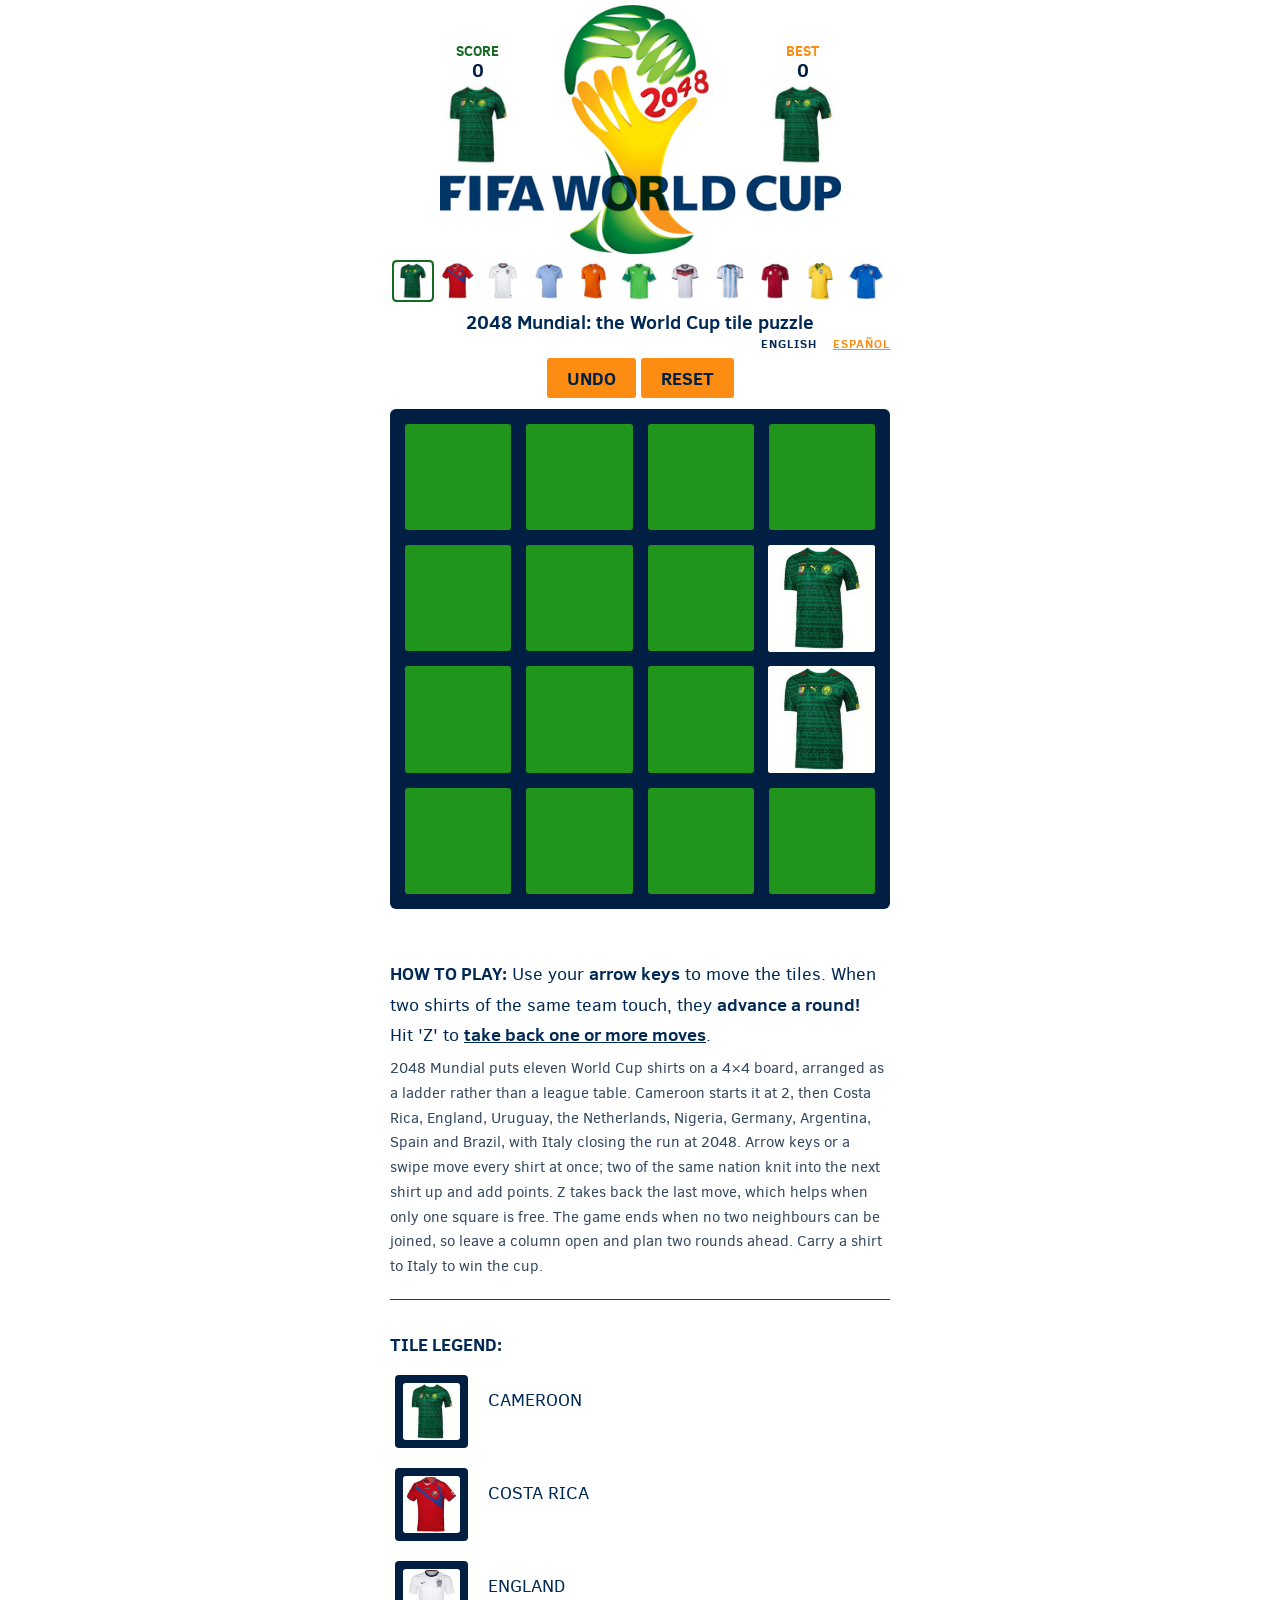
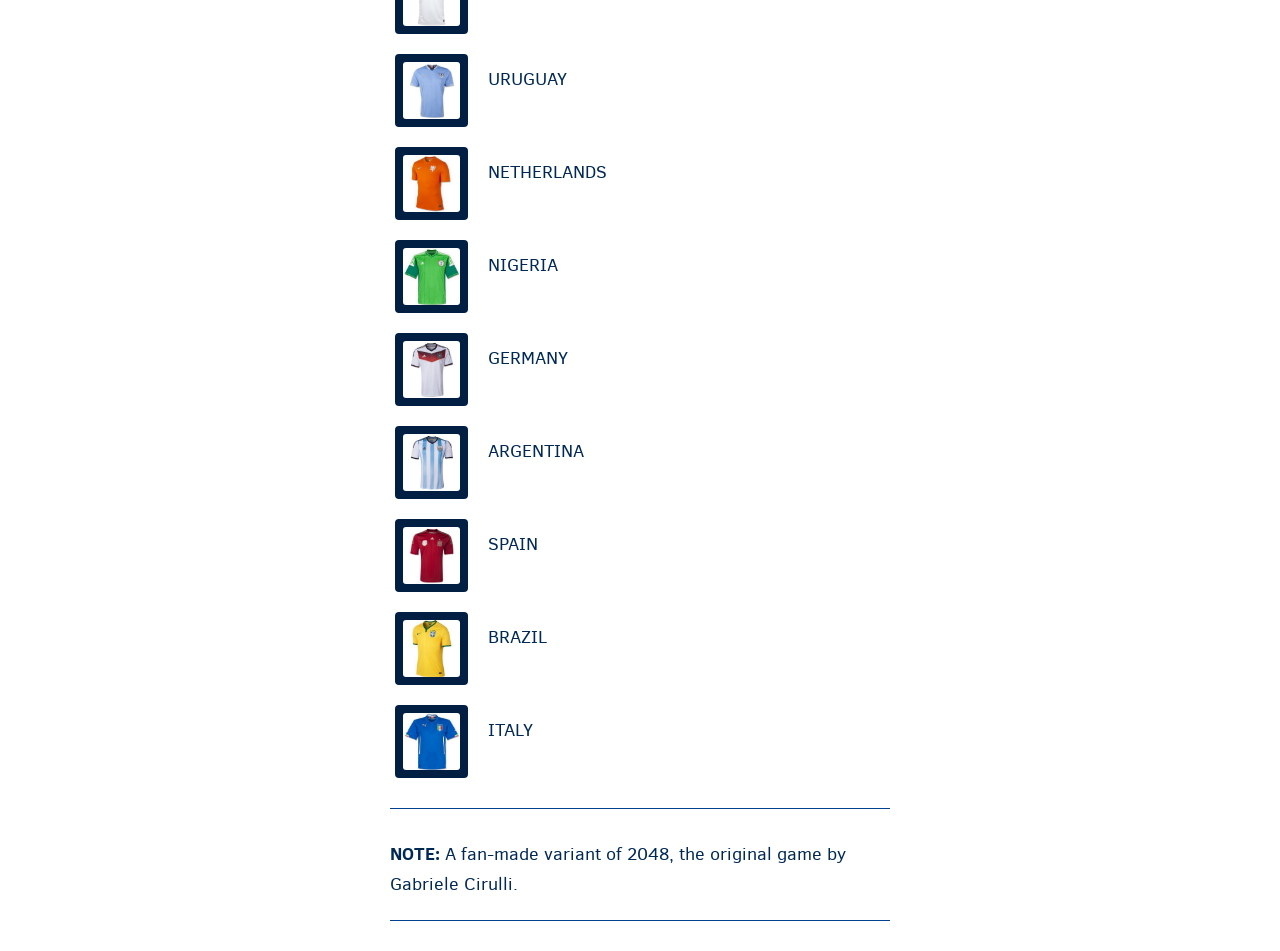
==== commit dd112c2f: "Add Cloudflare Web Analytics beacon" ====
--- a/index.html
+++ b/index.html
@@ -216,5 +216,6 @@
       return window.twttr || (t = { _e: [], ready: function(f){ t._e.push(f) } });
     }(document, "script", "twitter-wjs"));
   </script>
+  <script type='module' src='https://static.cloudflareinsights.com/beacon.min.js' data-cf-beacon='{"token": "ac91dead76b643889e88ca2612f285b2"}'></script>
 </body>
 </html>
